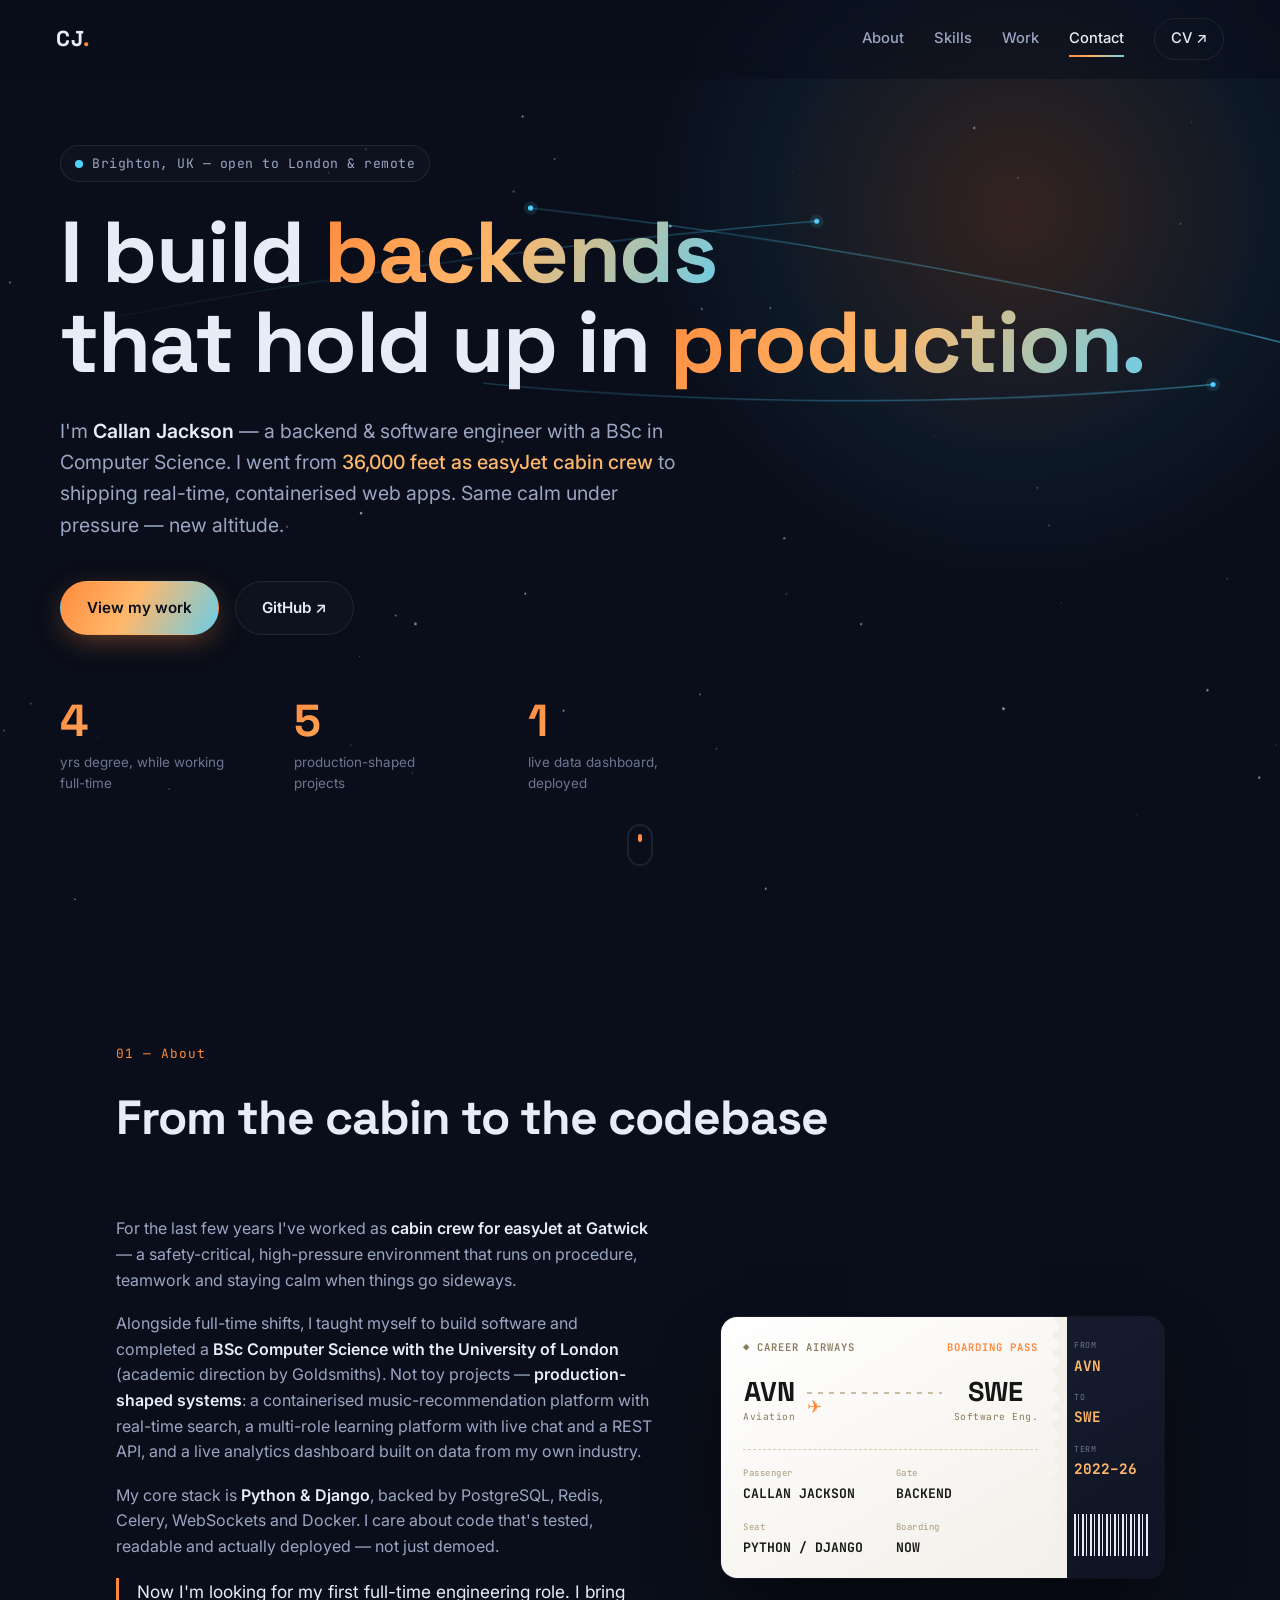
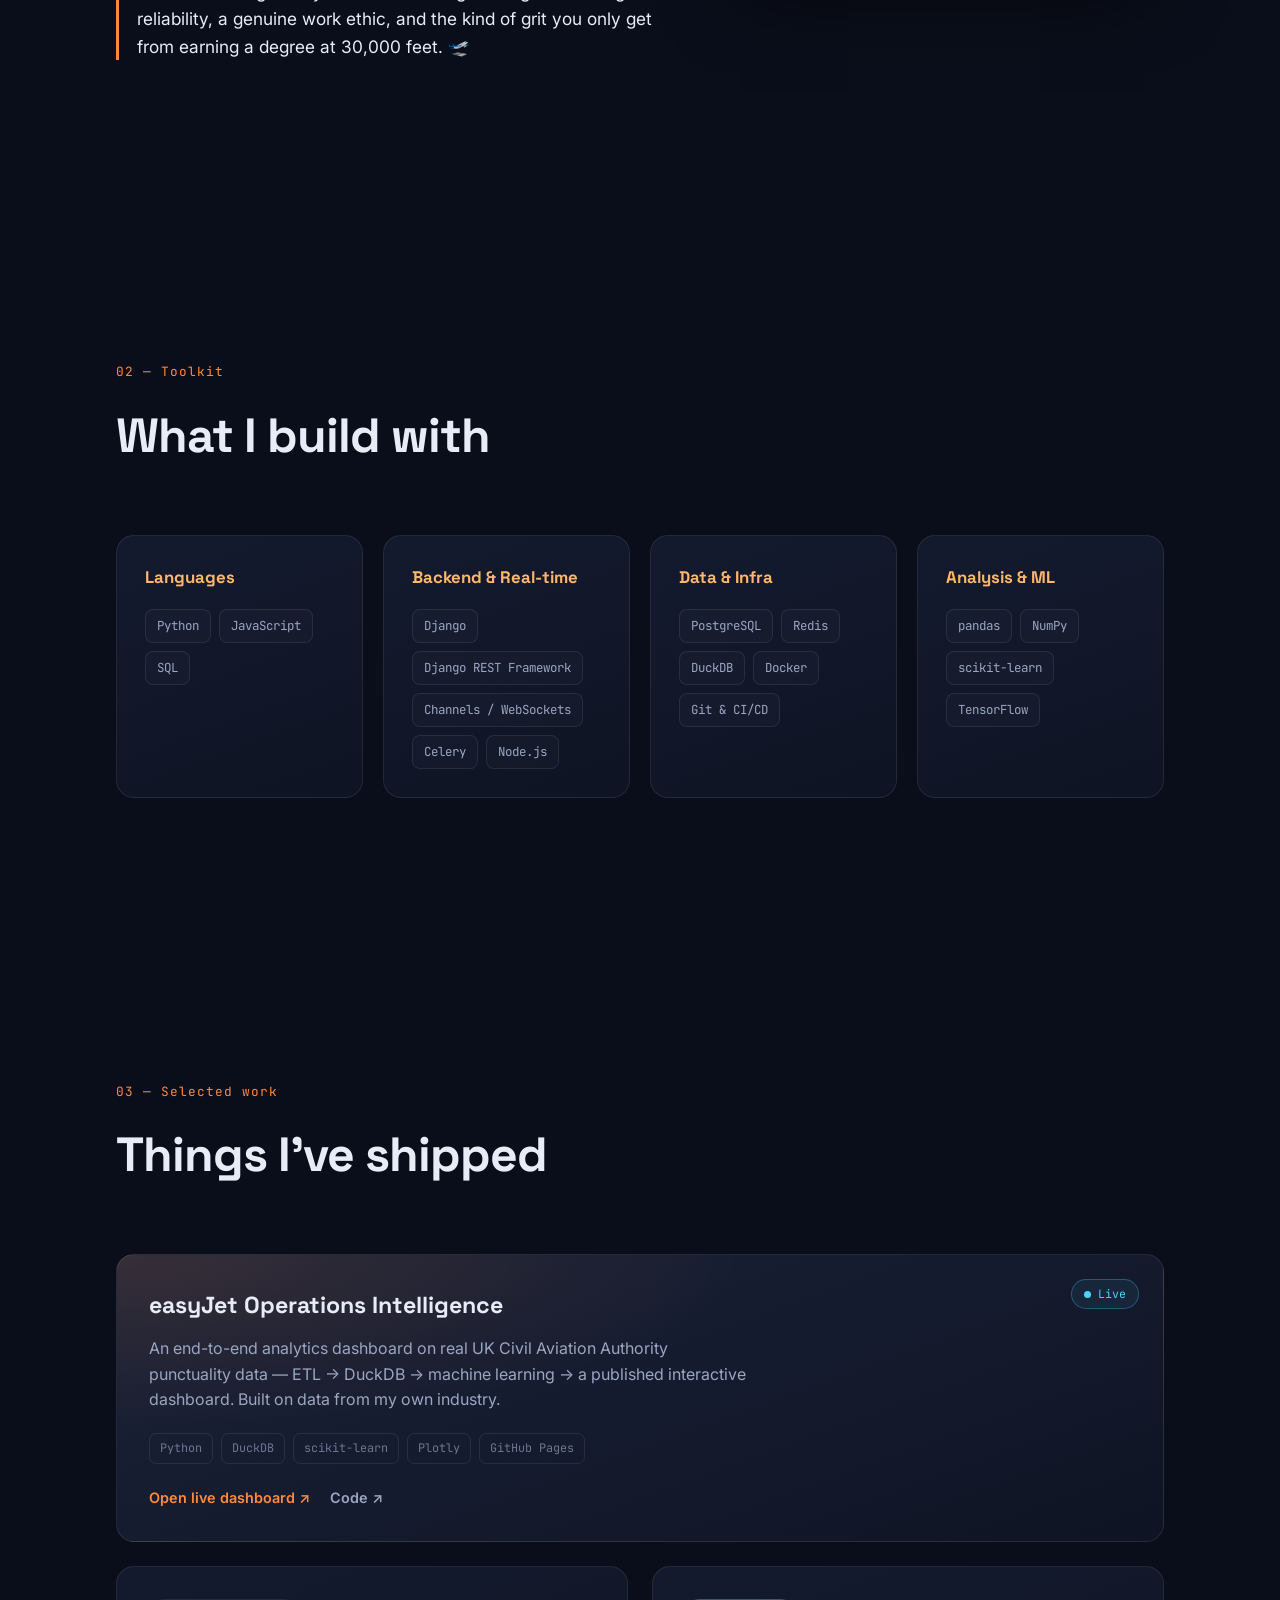
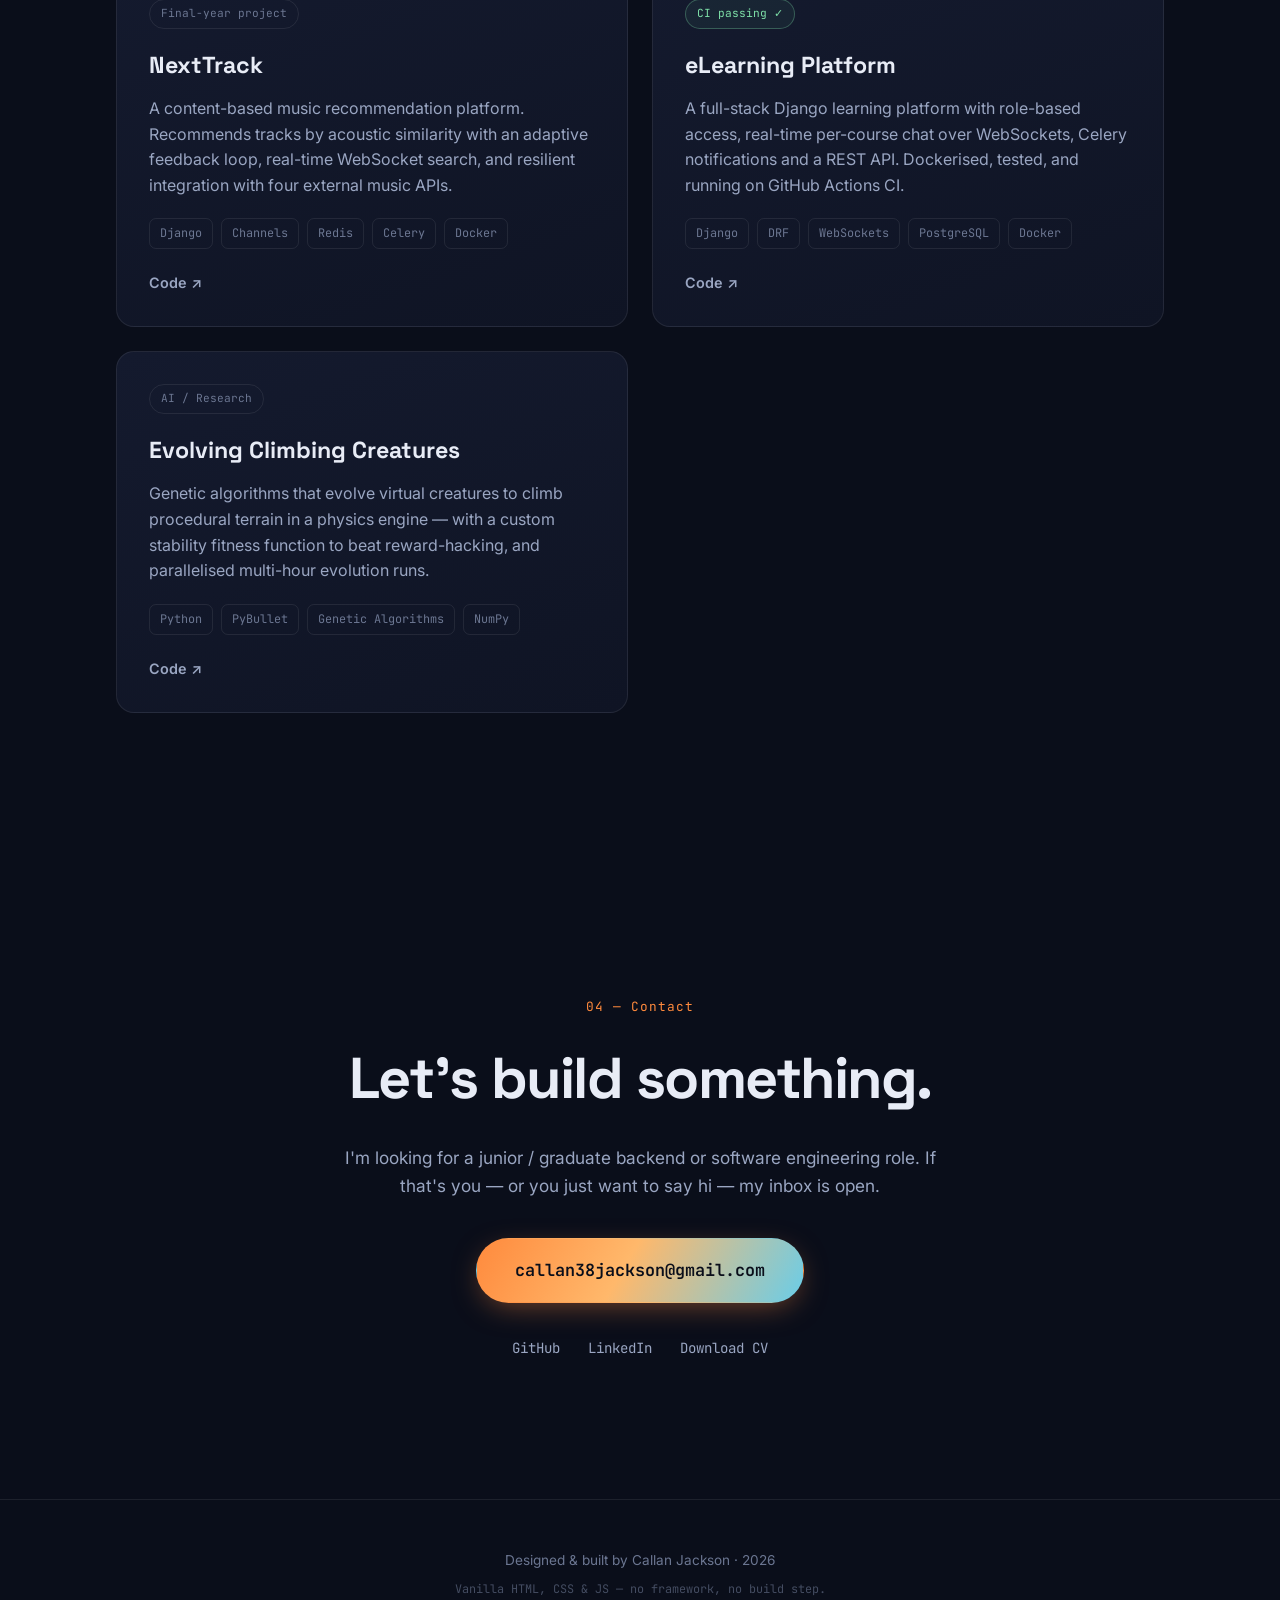
==== index.html @ 031e0352 "Portfolio site" ====
<!DOCTYPE html>
<html lang="en">
<head>
<meta charset="UTF-8" />
<meta name="viewport" content="width=device-width, initial-scale=1.0" />
<title>Callan Jackson — Backend / Software Engineer</title>
<meta name="description" content="Callan Jackson — backend & software engineer. Python · Django. From the cabin to the codebase: production-shaped web apps, real-time systems and data dashboards." />
<link rel="preconnect" href="https://fonts.googleapis.com" />
<link rel="preconnect" href="https://fonts.gstatic.com" crossorigin />
<link href="https://fonts.googleapis.com/css2?family=Space+Grotesk:wght@400;500;600;700&family=Inter:wght@400;500;600&family=JetBrains+Mono:wght@400;500&display=swap" rel="stylesheet" />
<link rel="stylesheet" href="styles.css" />
</head>
<body>

<!-- ===== NAV ===== -->
<nav class="nav" id="nav">
  <a href="#home" class="nav__brand">CJ<span>.</span></a>
  <button class="nav__toggle" id="navToggle" aria-label="Menu" aria-expanded="false">
    <span></span><span></span><span></span>
  </button>
  <div class="nav__links" id="navLinks">
    <a href="#about">About</a>
    <a href="#skills">Skills</a>
    <a href="#work">Work</a>
    <a href="#contact">Contact</a>
    <a href="Callan_Jackson_CV.html" class="nav__cv" target="_blank" rel="noopener">CV ↗</a>
  </div>
</nav>

<!-- ===== HERO ===== -->
<header class="hero" id="home">
  <canvas class="hero__canvas" id="flightCanvas" aria-hidden="true"></canvas>
  <div class="hero__glow" aria-hidden="true"></div>

  <div class="hero__inner">
    <p class="hero__eyebrow"><span class="dot"></span> Brighton, UK — open to London &amp; remote</p>
    <h1 class="hero__title">
      I build <span class="grad">backends</span><br />that hold up in <span class="grad">production.</span>
    </h1>
    <p class="hero__lead">
      I'm <strong>Callan Jackson</strong> — a backend &amp; software engineer with a BSc in Computer Science.
      I went from <span class="hl">36,000 feet as easyJet cabin crew</span> to shipping real-time, containerised web apps. Same calm under pressure — new altitude.
    </p>
    <div class="hero__cta">
      <a href="#work" class="btn btn--primary">View my work</a>
      <a href="https://github.com/callan-jackson" target="_blank" rel="noopener" class="btn btn--ghost">GitHub ↗</a>
    </div>

    <div class="hero__stats">
      <div class="stat"><span class="stat__num" data-count="4">0</span><span class="stat__label">yrs degree, while working full-time</span></div>
      <div class="stat"><span class="stat__num" data-count="5">0</span><span class="stat__label">production-shaped projects</span></div>
      <div class="stat"><span class="stat__num" data-count="1">0</span><span class="stat__label">live data dashboard, deployed</span></div>
    </div>
  </div>

  <a href="#about" class="hero__scroll" aria-label="Scroll down">
    <span></span>
  </a>
</header>

<main>

<!-- ===== ABOUT + BOARDING PASS ===== -->
<section class="section about" id="about">
  <div class="section__head reveal">
    <span class="section__tag">01 — About</span>
    <h2 class="section__title">From the cabin to the codebase</h2>
  </div>

  <div class="about__grid">
    <div class="about__text reveal">
      <p>For the last few years I've worked as <strong>cabin crew for easyJet at Gatwick</strong> — a safety-critical, high-pressure environment that runs on procedure, teamwork and staying calm when things go sideways.</p>
      <p>Alongside full-time shifts, I taught myself to build software and completed a <strong>BSc Computer Science with the University of London</strong> (academic direction by Goldsmiths). Not toy projects — <strong>production-shaped systems</strong>: a containerised music-recommendation platform with real-time search, a multi-role learning platform with live chat and a REST API, and a live analytics dashboard built on data from my own industry.</p>
      <p>My core stack is <strong>Python &amp; Django</strong>, backed by PostgreSQL, Redis, Celery, WebSockets and Docker. I care about code that's tested, readable and actually deployed — not just demoed.</p>
      <p class="about__kicker">Now I'm looking for my first full-time engineering role. I bring reliability, a genuine work ethic, and the kind of grit you only get from earning a degree at 30,000 feet. 🛫</p>
    </div>

    <!-- Signature creative element: the boarding pass -->
    <aside class="pass reveal" aria-label="Career boarding pass">
      <div class="pass__main">
        <div class="pass__top">
          <span class="pass__airline">◆ CAREER AIRWAYS</span>
          <span class="pass__class">BOARDING PASS</span>
        </div>
        <div class="pass__route">
          <div class="pass__node">
            <span class="pass__code">AVN</span>
            <span class="pass__place">Aviation</span>
          </div>
          <div class="pass__path" aria-hidden="true">
            <span class="pass__plane">✈</span>
          </div>
          <div class="pass__node">
            <span class="pass__code">SWE</span>
            <span class="pass__place">Software Eng.</span>
          </div>
        </div>
        <div class="pass__grid">
          <div><span>Passenger</span><strong>CALLAN JACKSON</strong></div>
          <div><span>Gate</span><strong>BACKEND</strong></div>
          <div><span>Seat</span><strong>PYTHON / DJANGO</strong></div>
          <div><span>Boarding</span><strong>NOW</strong></div>
        </div>
      </div>
      <div class="pass__stub">
        <div class="pass__stubrow"><span>FROM</span><strong>AVN</strong></div>
        <div class="pass__stubrow"><span>TO</span><strong>SWE</strong></div>
        <div class="pass__stubrow"><span>TERM</span><strong>2022–26</strong></div>
        <div class="pass__barcode" aria-hidden="true"></div>
      </div>
    </aside>
  </div>
</section>

<!-- ===== SKILLS ===== -->
<section class="section skills" id="skills">
  <div class="section__head reveal">
    <span class="section__tag">02 — Toolkit</span>
    <h2 class="section__title">What I build with</h2>
  </div>

  <div class="skills__grid">
    <div class="skillcard reveal">
      <h3>Languages</h3>
      <ul><li>Python</li><li>JavaScript</li><li>SQL</li></ul>
    </div>
    <div class="skillcard reveal">
      <h3>Backend &amp; Real-time</h3>
      <ul><li>Django</li><li>Django REST Framework</li><li>Channels / WebSockets</li><li>Celery</li><li>Node.js</li></ul>
    </div>
    <div class="skillcard reveal">
      <h3>Data &amp; Infra</h3>
      <ul><li>PostgreSQL</li><li>Redis</li><li>DuckDB</li><li>Docker</li><li>Git &amp; CI/CD</li></ul>
    </div>
    <div class="skillcard reveal">
      <h3>Analysis &amp; ML</h3>
      <ul><li>pandas</li><li>NumPy</li><li>scikit-learn</li><li>TensorFlow</li></ul>
    </div>
  </div>
</section>

<!-- ===== WORK ===== -->
<section class="section work" id="work">
  <div class="section__head reveal">
    <span class="section__tag">03 — Selected work</span>
    <h2 class="section__title">Things I've shipped</h2>
  </div>

  <div class="work__grid">

    <!-- easyJet dashboard - LIVE -->
    <article class="project reveal project--feature">
      <div class="project__live"><span class="pulse"></span> Live</div>
      <h3 class="project__title">easyJet Operations Intelligence</h3>
      <p class="project__desc">An end-to-end analytics dashboard on real UK Civil Aviation Authority punctuality data — ETL → DuckDB → machine learning → a published interactive dashboard. Built on data from my own industry.</p>
      <ul class="project__tags"><li>Python</li><li>DuckDB</li><li>scikit-learn</li><li>Plotly</li><li>GitHub Pages</li></ul>
      <div class="project__links">
        <a href="https://callan-jackson.github.io/easyjet-ops-intelligence/" target="_blank" rel="noopener" class="link link--accent">Open live dashboard ↗</a>
        <a href="https://github.com/callan-jackson/easyjet-ops-intelligence" target="_blank" rel="noopener" class="link">Code ↗</a>
      </div>
    </article>

    <!-- NextTrack -->
    <article class="project reveal">
      <div class="project__badge">Final-year project</div>
      <h3 class="project__title">NextTrack</h3>
      <p class="project__desc">A content-based music recommendation platform. Recommends tracks by acoustic similarity with an adaptive feedback loop, real-time WebSocket search, and resilient integration with four external music APIs.</p>
      <ul class="project__tags"><li>Django</li><li>Channels</li><li>Redis</li><li>Celery</li><li>Docker</li></ul>
      <div class="project__links">
        <a href="https://github.com/callan-jackson/NextTrack" target="_blank" rel="noopener" class="link">Code ↗</a>
      </div>
    </article>

    <!-- eLearning -->
    <article class="project reveal">
      <div class="project__badge project__badge--green">CI passing ✓</div>
      <h3 class="project__title">eLearning Platform</h3>
      <p class="project__desc">A full-stack Django learning platform with role-based access, real-time per-course chat over WebSockets, Celery notifications and a REST API. Dockerised, tested, and running on GitHub Actions CI.</p>
      <ul class="project__tags"><li>Django</li><li>DRF</li><li>WebSockets</li><li>PostgreSQL</li><li>Docker</li></ul>
      <div class="project__links">
        <a href="https://github.com/callan-jackson/elearning-platform" target="_blank" rel="noopener" class="link">Code ↗</a>
      </div>
    </article>

    <!-- Evolving creatures -->
    <article class="project reveal">
      <div class="project__badge">AI / Research</div>
      <h3 class="project__title">Evolving Climbing Creatures</h3>
      <p class="project__desc">Genetic algorithms that evolve virtual creatures to climb procedural terrain in a physics engine — with a custom stability fitness function to beat reward-hacking, and parallelised multi-hour evolution runs.</p>
      <ul class="project__tags"><li>Python</li><li>PyBullet</li><li>Genetic Algorithms</li><li>NumPy</li></ul>
      <div class="project__links">
        <a href="https://github.com/callan-jackson/evolving-climbing-creatures" target="_blank" rel="noopener" class="link">Code ↗</a>
      </div>
    </article>

  </div>
</section>

<!-- ===== CONTACT ===== -->
<section class="section contact" id="contact">
  <div class="contact__inner reveal">
    <span class="section__tag">04 — Contact</span>
    <h2 class="contact__title">Let's build something.</h2>
    <p class="contact__lead">I'm looking for a junior / graduate backend or software engineering role. If that's you — or you just want to say hi — my inbox is open.</p>
    <a href="mailto:callan38jackson@gmail.com" class="btn btn--primary btn--lg">callan38jackson@gmail.com</a>
    <div class="contact__socials">
      <a href="https://github.com/callan-jackson" target="_blank" rel="noopener">GitHub</a>
      <a href="https://www.linkedin.com/in/callan-jackson-449b64159" target="_blank" rel="noopener">LinkedIn</a>
      <a href="Callan_Jackson_CV.html" target="_blank" rel="noopener">Download CV</a>
    </div>
  </div>
</section>

</main>

<footer class="footer">
  <p>Designed &amp; built by Callan Jackson · <span id="year"></span></p>
  <p class="footer__note">Vanilla HTML, CSS &amp; JS — no framework, no build step.</p>
</footer>

<script src="main.js"></script>
</body>
</html>
---- styles.css ----
/* ============ RESET & TOKENS ============ */
*,*::before,*::after{box-sizing:border-box;margin:0;padding:0}
:root{
  --bg:#0a0e1a;
  --bg-2:#0f1424;
  --surface:#141a2e;
  --surface-2:#1b2238;
  --line:rgba(255,255,255,.08);
  --text:#e8ecf6;
  --muted:#9aa6c2;
  --faint:#6b7691;
  --accent:#ff8a3d;      /* sunrise amber — aviation nod */
  --accent-2:#ffb86b;
  --cyan:#4fd1ff;        /* sky / runway-light cyan */
  --grad:linear-gradient(120deg,var(--accent) 0%,var(--accent-2) 45%,var(--cyan) 110%);
  --radius:18px;
  --maxw:1160px;
  --ease:cubic-bezier(.22,.61,.36,1);
  --font:'Inter',system-ui,sans-serif;
  --display:'Space Grotesk',var(--font);
  --mono:'JetBrains Mono',ui-monospace,monospace;
}
html{scroll-behavior:smooth}
body{
  font-family:var(--font);background:var(--bg);color:var(--text);
  line-height:1.6;overflow-x:hidden;-webkit-font-smoothing:antialiased;
}
a{color:inherit;text-decoration:none}
::selection{background:var(--accent);color:#0a0e1a}
.grad{background:var(--grad);-webkit-background-clip:text;background-clip:text;color:transparent}

/* ============ NAV ============ */
.nav{
  position:fixed;top:0;left:0;right:0;z-index:50;
  display:flex;align-items:center;justify-content:space-between;
  padding:18px clamp(20px,5vw,56px);
  backdrop-filter:blur(12px);background:rgba(10,14,26,.55);
  border-bottom:1px solid transparent;transition:border-color .3s,background .3s,padding .3s;
}
.nav.scrolled{border-bottom-color:var(--line);background:rgba(10,14,26,.8);padding-top:12px;padding-bottom:12px}
.nav__brand{font-family:var(--display);font-weight:700;font-size:1.35rem;letter-spacing:.5px}
.nav__brand span{color:var(--accent)}
.nav__links{display:flex;align-items:center;gap:30px}
.nav__links a{font-size:.92rem;color:var(--muted);font-weight:500;transition:color .2s;position:relative}
.nav__links a:not(.nav__cv):hover{color:var(--text)}
.nav__links a:not(.nav__cv)::after{content:'';position:absolute;left:0;bottom:-6px;height:2px;width:0;background:var(--grad);transition:width .25s var(--ease)}
.nav__links a:not(.nav__cv):hover::after,.nav__links a.active::after{width:100%}
.nav__links a.active{color:var(--text)}
.nav__cv{padding:8px 16px;border:1px solid var(--line);border-radius:999px;color:var(--text)!important;transition:border-color .2s,background .2s}
.nav__cv:hover{border-color:var(--accent);background:rgba(255,138,61,.1)}
.nav__toggle{display:none;flex-direction:column;gap:5px;background:none;border:0;cursor:pointer;padding:6px}
.nav__toggle span{width:24px;height:2px;background:var(--text);border-radius:2px;transition:.3s}

/* ============ HERO ============ */
.hero{position:relative;min-height:100vh;display:flex;align-items:center;overflow:hidden;
  padding:120px clamp(20px,5vw,56px) 80px}
.hero__canvas{position:absolute;inset:0;width:100%;height:100%;z-index:0}
.hero__glow{position:absolute;z-index:0;width:70vw;height:70vw;max-width:780px;max-height:780px;
  top:-20%;right:-10%;border-radius:50%;pointer-events:none;
  background:radial-gradient(circle,rgba(255,138,61,.18),rgba(79,209,255,.06) 45%,transparent 70%);
  filter:blur(20px)}
.hero__inner{position:relative;z-index:2;max-width:var(--maxw);margin:0 auto;width:100%}
.hero__eyebrow{display:inline-flex;align-items:center;gap:9px;font-family:var(--mono);font-size:.82rem;
  color:var(--muted);letter-spacing:.5px;margin-bottom:26px;padding:7px 14px;border:1px solid var(--line);
  border-radius:999px;background:rgba(255,255,255,.02)}
.hero__eyebrow .dot{width:8px;height:8px;border-radius:50%;background:var(--cyan);
  box-shadow:0 0 0 0 rgba(79,209,255,.6);animation:ping 2s infinite}
@keyframes ping{0%{box-shadow:0 0 0 0 rgba(79,209,255,.5)}70%{box-shadow:0 0 0 10px rgba(79,209,255,0)}100%{box-shadow:0 0 0 0 rgba(79,209,255,0)}}
.hero__title{font-family:var(--display);font-weight:700;line-height:1.04;letter-spacing:-1.5px;
  font-size:clamp(2.6rem,8vw,5.4rem);margin-bottom:28px}
.hero__lead{max-width:620px;font-size:clamp(1.02rem,2.2vw,1.22rem);color:var(--muted);margin-bottom:40px}
.hero__lead strong{color:var(--text);font-weight:600}
.hero__lead .hl{color:var(--accent-2);font-weight:500}
.hero__cta{display:flex;gap:16px;flex-wrap:wrap;margin-bottom:64px}
.hero__stats{display:flex;gap:clamp(24px,5vw,64px);flex-wrap:wrap}
.stat{display:flex;flex-direction:column}
.stat__num{font-family:var(--display);font-size:clamp(2rem,5vw,2.8rem);font-weight:700;line-height:1;
  background:var(--grad);-webkit-background-clip:text;background-clip:text;color:transparent}
.stat__label{font-size:.84rem;color:var(--faint);max-width:170px;margin-top:8px}
.hero__scroll{position:absolute;bottom:34px;left:50%;transform:translateX(-50%);z-index:2;
  width:26px;height:42px;border:2px solid var(--line);border-radius:14px;display:flex;justify-content:center;padding-top:8px}
.hero__scroll span{width:4px;height:8px;border-radius:2px;background:var(--accent);animation:scroll 1.6s infinite}
@keyframes scroll{0%{opacity:0;transform:translateY(0)}40%{opacity:1}80%{opacity:0;transform:translateY(12px)}100%{opacity:0}}

/* ============ BUTTONS ============ */
.btn{display:inline-flex;align-items:center;justify-content:center;font-weight:600;font-size:.95rem;
  padding:14px 26px;border-radius:999px;cursor:pointer;transition:transform .25s var(--ease),box-shadow .25s,background .25s;border:1px solid transparent}
.btn--primary{background:var(--grad);color:#0a0e1a;box-shadow:0 8px 30px -8px rgba(255,138,61,.5)}
.btn--primary:hover{transform:translateY(-3px);box-shadow:0 14px 40px -8px rgba(255,138,61,.65)}
.btn--ghost{border-color:var(--line);color:var(--text);background:rgba(255,255,255,.02)}
.btn--ghost:hover{border-color:var(--cyan);transform:translateY(-3px)}
.btn--lg{padding:18px 38px;font-size:1.05rem;font-family:var(--mono)}

/* ============ SECTIONS ============ */
.section{max-width:var(--maxw);margin:0 auto;padding:clamp(80px,12vw,140px) clamp(20px,5vw,56px)}
.section__head{margin-bottom:60px}
.section__tag{font-family:var(--mono);font-size:.8rem;color:var(--accent);letter-spacing:1px}
.section__title{font-family:var(--display);font-weight:700;font-size:clamp(1.9rem,5vw,3rem);
  letter-spacing:-1px;margin-top:14px}

/* reveal */
.reveal{opacity:0;transform:translateY(36px);transition:opacity .7s var(--ease),transform .7s var(--ease)}
.reveal.in{opacity:1;transform:none}

/* ============ ABOUT ============ */
.about__grid{display:grid;grid-template-columns:1.1fr .9fr;gap:clamp(36px,5vw,72px);align-items:center}
.about__text p{margin-bottom:18px;color:var(--muted)}
.about__text strong{color:var(--text);font-weight:600}
.about__kicker{color:var(--text)!important;font-size:1.08rem;border-left:3px solid var(--accent);padding-left:18px}

/* ===== BOARDING PASS ===== */
.pass{display:flex;font-family:var(--mono);color:#0a0e1a;border-radius:16px;overflow:hidden;
  box-shadow:0 30px 70px -20px rgba(0,0,0,.7),0 0 0 1px rgba(255,255,255,.05);
  transform:rotate(-2deg);transition:transform .5s var(--ease)}
.pass:hover{transform:rotate(0deg) scale(1.02)}
.pass__main{background:linear-gradient(150deg,#fff,#f3f0ea);padding:22px 22px 18px;flex:1;position:relative}
.pass__top{display:flex;justify-content:space-between;align-items:center;font-size:.66rem;font-weight:600;
  letter-spacing:1px;color:#8a7a5e;margin-bottom:22px}
.pass__class{color:var(--accent);font-weight:700}
.pass__route{display:flex;align-items:center;justify-content:space-between;margin-bottom:24px}
.pass__node{text-align:center}
.pass__code{display:block;font-family:var(--display);font-size:1.7rem;font-weight:700;color:#161616;line-height:1}
.pass__place{display:block;font-size:.6rem;color:#8a7a5e;margin-top:4px;letter-spacing:.5px}
.pass__path{flex:1;height:2px;margin:0 12px;position:relative;
  background:repeating-linear-gradient(90deg,#c9bda3 0,#c9bda3 5px,transparent 5px,transparent 11px);align-self:flex-start;margin-top:14px}
.pass__plane{position:absolute;top:50%;left:0;font-size:1.1rem;color:var(--accent);
  animation:fly 4s var(--ease) infinite}
@keyframes fly{0%{left:-4%;opacity:0}15%{opacity:1}85%{opacity:1}100%{left:100%;opacity:0}}
.pass__grid{display:grid;grid-template-columns:1fr 1fr;gap:14px 10px;border-top:1px dashed #d6ccb6;padding-top:16px}
.pass__grid span{display:block;font-size:.56rem;color:#a89a7c;letter-spacing:.5px}
.pass__grid strong{font-size:.82rem;color:#1a1a1a;font-weight:700}
.pass__stub{width:104px;background:linear-gradient(150deg,#161c2e,#0f1424);color:#e8ecf6;padding:22px 14px;
  display:flex;flex-direction:column;gap:13px;position:relative}
.pass__stub::before{content:'';position:absolute;left:-7px;top:0;bottom:0;width:14px;
  background:radial-gradient(circle at left,transparent 0,transparent 6px,#f3f0ea 6px) ;
  background-size:14px 18px;background-repeat:repeat-y}
.pass__stubrow span{display:block;font-size:.52rem;color:var(--faint);letter-spacing:.5px}
.pass__stubrow strong{font-size:.9rem;color:var(--accent-2)}
.pass__barcode{margin-top:auto;height:42px;width:100%;
  background:repeating-linear-gradient(90deg,#e8ecf6 0,#e8ecf6 2px,transparent 2px,transparent 4px,#e8ecf6 4px,#e8ecf6 5px,transparent 5px,transparent 8px)}

/* ============ SKILLS ============ */
.skills__grid{display:grid;grid-template-columns:repeat(auto-fit,minmax(220px,1fr));gap:20px}
.skillcard{background:linear-gradient(160deg,var(--surface),var(--bg-2));border:1px solid var(--line);
  border-radius:var(--radius);padding:28px;transition:transform .3s var(--ease),border-color .3s}
.skillcard:hover{transform:translateY(-6px);border-color:rgba(255,138,61,.4)}
.skillcard h3{font-family:var(--display);font-size:1.05rem;margin-bottom:18px;color:var(--accent-2)}
.skillcard ul{list-style:none;display:flex;flex-wrap:wrap;gap:8px}
.skillcard li{font-family:var(--mono);font-size:.78rem;color:var(--muted);padding:6px 11px;
  border:1px solid var(--line);border-radius:8px;background:rgba(255,255,255,.02)}

/* ============ WORK ============ */
.work__grid{display:grid;grid-template-columns:repeat(2,1fr);gap:24px}
.project{position:relative;background:linear-gradient(160deg,var(--surface),var(--bg-2));
  border:1px solid var(--line);border-radius:var(--radius);padding:32px;overflow:hidden;
  transition:transform .35s var(--ease),border-color .35s}
.project::before{content:'';position:absolute;inset:0;border-radius:var(--radius);padding:1px;
  background:var(--grad);-webkit-mask:linear-gradient(#000 0 0) content-box,linear-gradient(#000 0 0);
  -webkit-mask-composite:xor;mask-composite:exclude;opacity:0;transition:opacity .35s}
.project:hover{transform:translateY(-8px)}
.project:hover::before{opacity:1}
.project--feature{grid-column:1/-1;background:radial-gradient(120% 120% at 0% 0%,rgba(255,138,61,.12),transparent 50%),linear-gradient(160deg,var(--surface-2),var(--bg-2))}
.project__title{font-family:var(--display);font-size:1.45rem;font-weight:700;margin-bottom:12px}
.project__desc{color:var(--muted);margin-bottom:20px;max-width:60ch}
.project__tags{list-style:none;display:flex;flex-wrap:wrap;gap:8px;margin-bottom:22px}
.project__tags li{font-family:var(--mono);font-size:.74rem;color:var(--faint);padding:5px 10px;
  border:1px solid var(--line);border-radius:7px}
.project__links{display:flex;gap:20px;flex-wrap:wrap}
.link{font-weight:600;font-size:.9rem;color:var(--muted);transition:color .2s}
.link:hover{color:var(--text)}
.link--accent{color:var(--accent)}
.link--accent:hover{color:var(--accent-2)}
.project__live{position:absolute;top:24px;right:24px;display:inline-flex;align-items:center;gap:7px;
  font-family:var(--mono);font-size:.72rem;color:var(--cyan);padding:5px 12px;border:1px solid rgba(79,209,255,.3);
  border-radius:999px;background:rgba(79,209,255,.07)}
.pulse{width:7px;height:7px;border-radius:50%;background:var(--cyan);animation:ping 1.6s infinite}
.project__badge{display:inline-block;font-family:var(--mono);font-size:.7rem;color:var(--faint);
  padding:5px 11px;border:1px solid var(--line);border-radius:999px;margin-bottom:18px}
.project__badge--green{color:#7ee0a8;border-color:rgba(126,224,168,.3);background:rgba(126,224,168,.06)}

/* ============ CONTACT ============ */
.contact{text-align:center}
.contact__inner{max-width:640px;margin:0 auto}
.contact__title{font-family:var(--display);font-weight:700;font-size:clamp(2.2rem,7vw,3.6rem);
  letter-spacing:-1.5px;margin:14px 0 20px}
.contact__lead{color:var(--muted);margin-bottom:38px;font-size:1.08rem}
.contact__socials{display:flex;justify-content:center;gap:28px;margin-top:34px;flex-wrap:wrap}
.contact__socials a{font-family:var(--mono);font-size:.88rem;color:var(--muted);position:relative;transition:color .2s}
.contact__socials a:hover{color:var(--accent)}

/* ============ FOOTER ============ */
.footer{text-align:center;padding:50px 20px;border-top:1px solid var(--line);color:var(--faint);font-size:.85rem}
.footer__note{font-family:var(--mono);font-size:.74rem;margin-top:8px;color:rgba(107,118,145,.6)}

/* ============ RESPONSIVE ============ */
@media(max-width:860px){
  .about__grid{grid-template-columns:1fr}
  .pass{max-width:380px;margin:0 auto;transform:rotate(0)}
  .work__grid{grid-template-columns:1fr}
  .nav__toggle{display:flex}
  .nav__links{position:fixed;inset:0 0 0 auto;width:min(78vw,320px);flex-direction:column;align-items:flex-start;
    justify-content:center;gap:28px;padding:40px;background:var(--bg-2);border-left:1px solid var(--line);
    transform:translateX(100%);transition:transform .4s var(--ease)}
  .nav__links.open{transform:none}
  .nav__links a{font-size:1.2rem}
  .nav.menu-open .nav__toggle span:nth-child(1){transform:translateY(7px) rotate(45deg)}
  .nav.menu-open .nav__toggle span:nth-child(2){opacity:0}
  .nav.menu-open .nav__toggle span:nth-child(3){transform:translateY(-7px) rotate(-45deg)}
}

/* ============ REDUCED MOTION ============ */
@media(prefers-reduced-motion:reduce){
  *{animation:none!important;transition:none!important;scroll-behavior:auto!important}
  .reveal{opacity:1;transform:none}
}
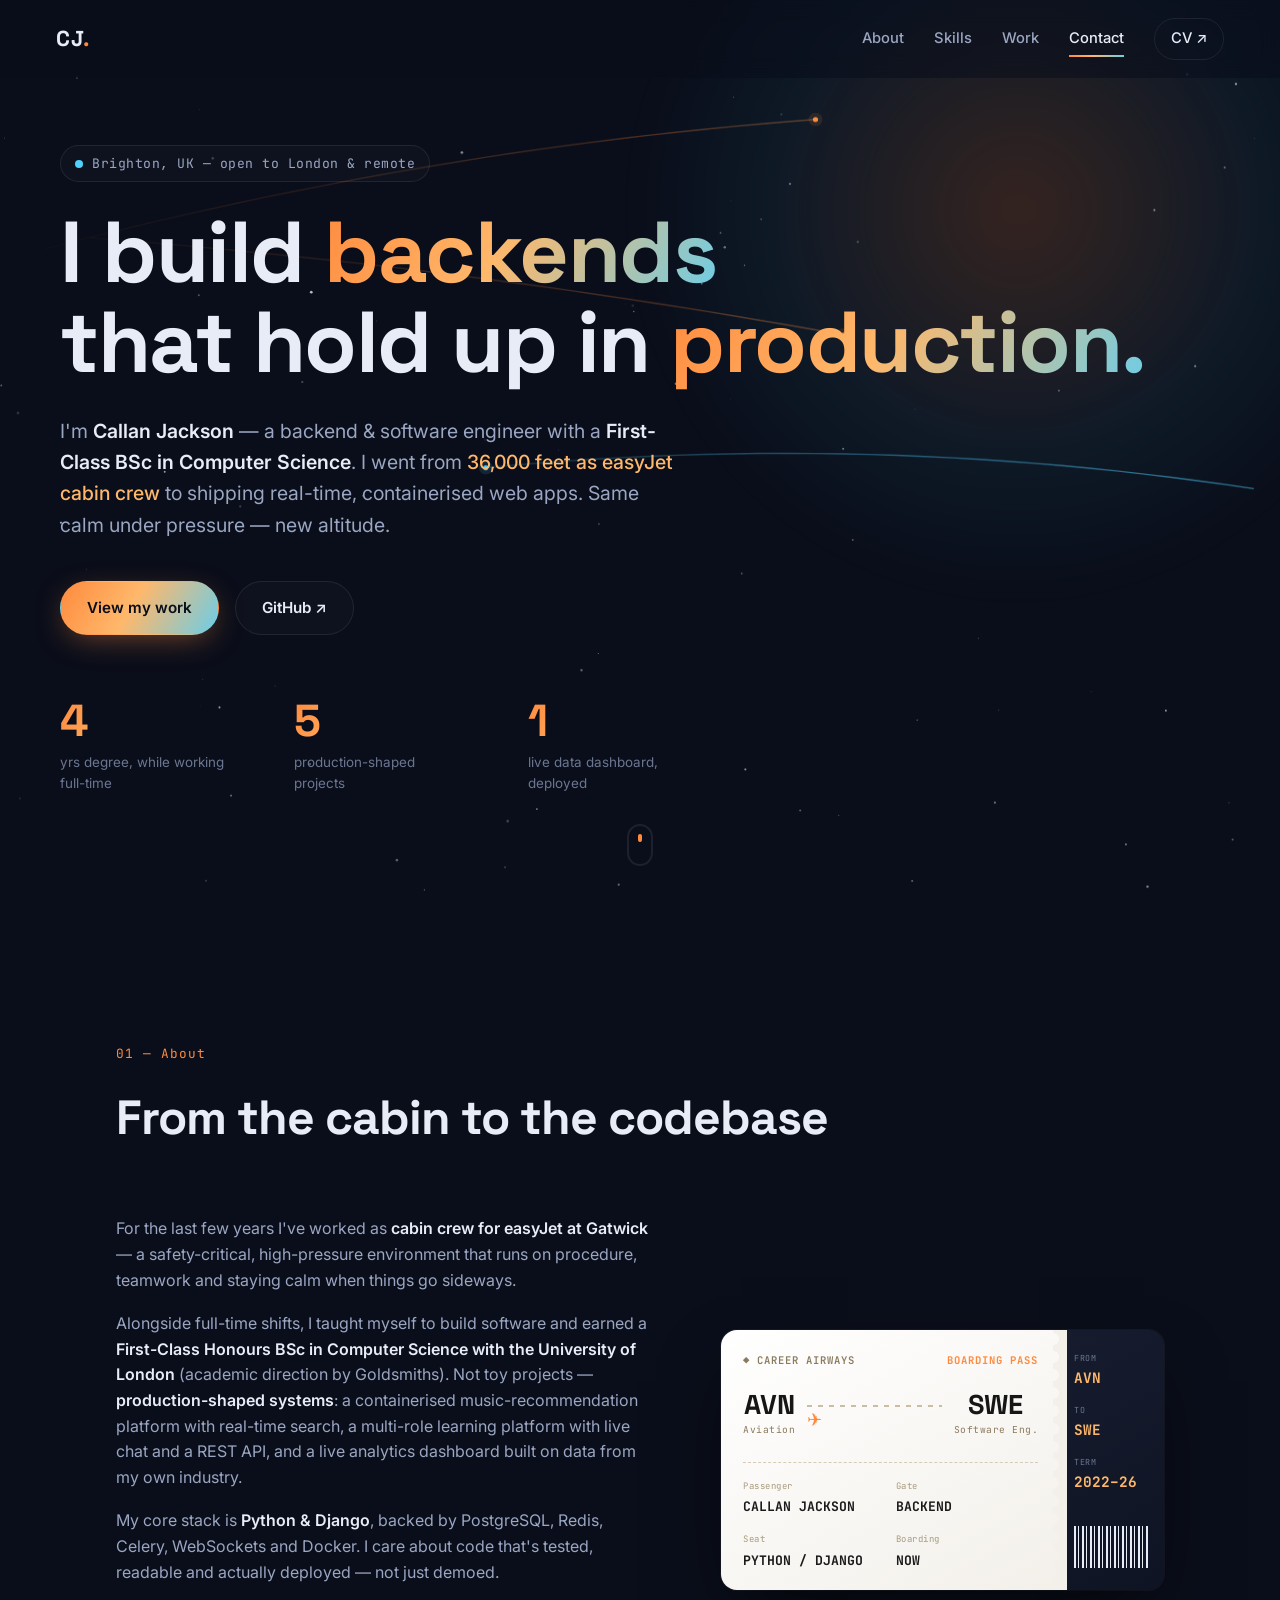
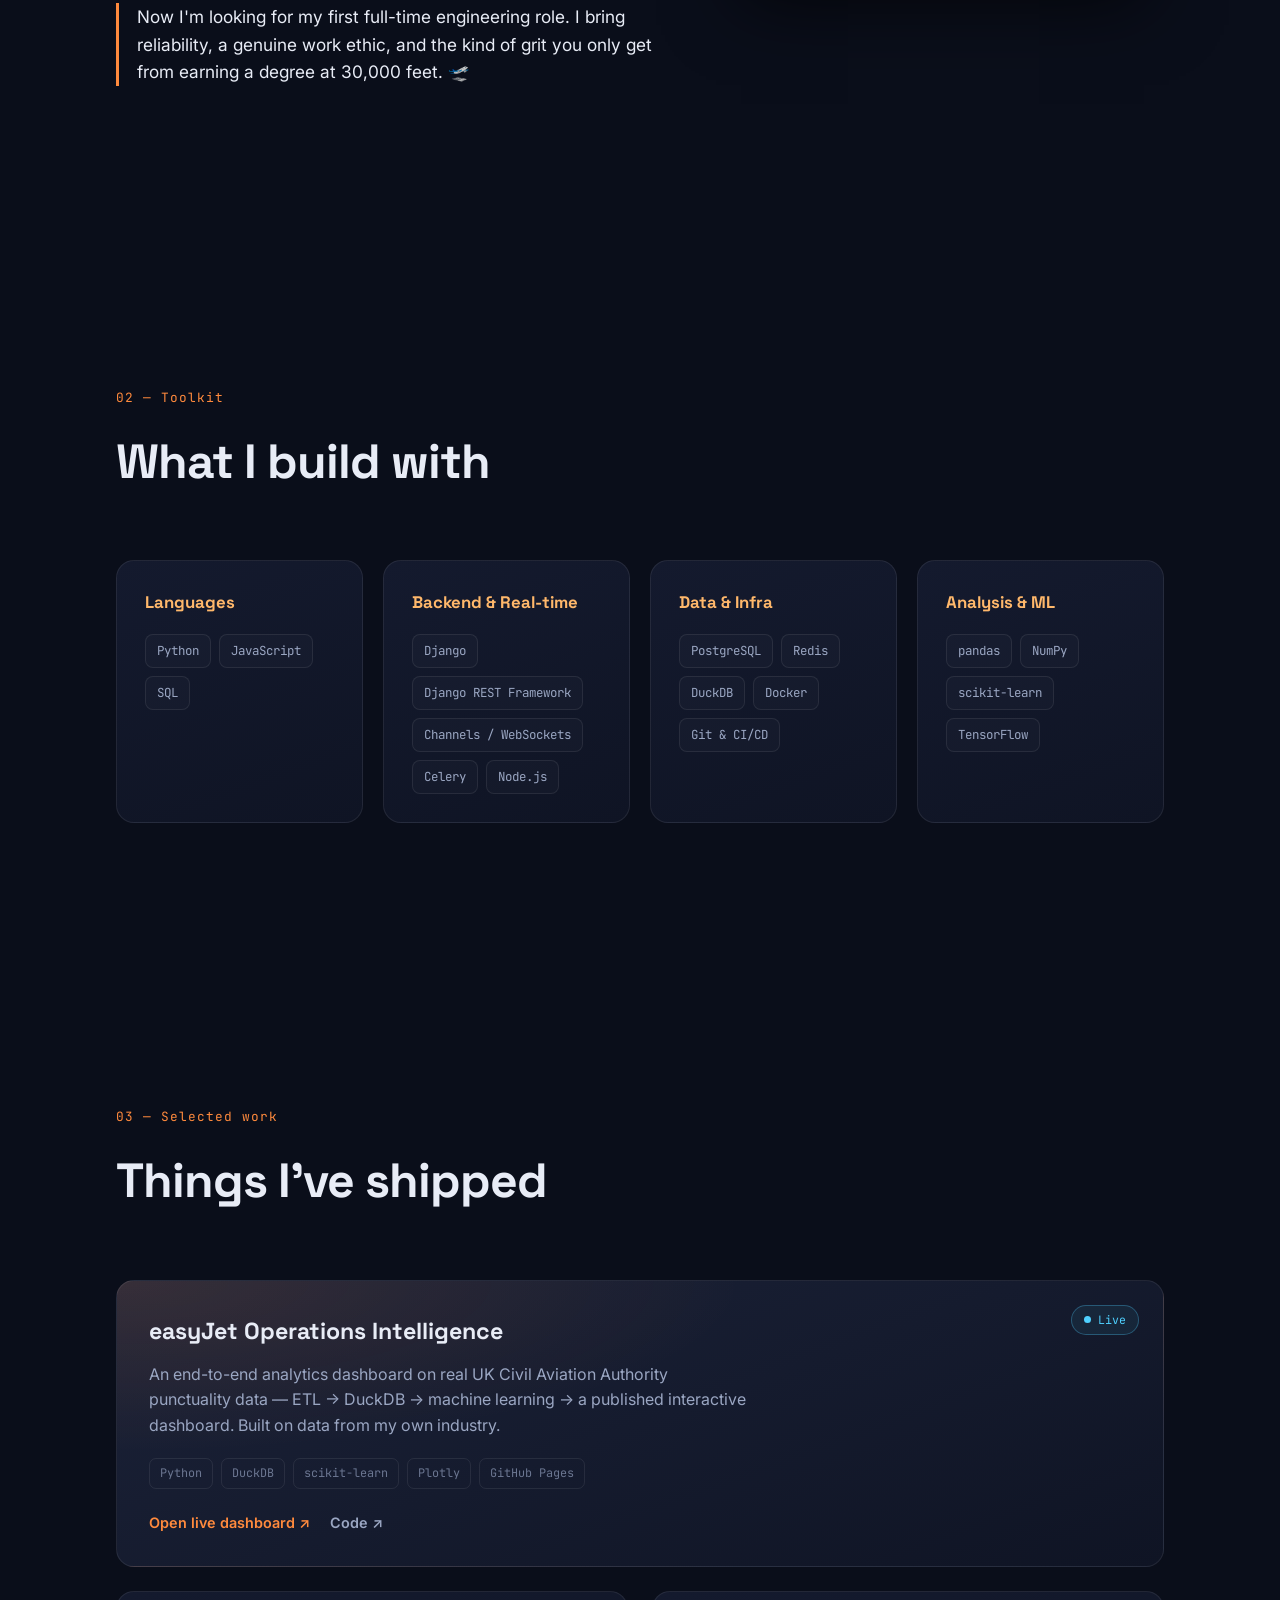
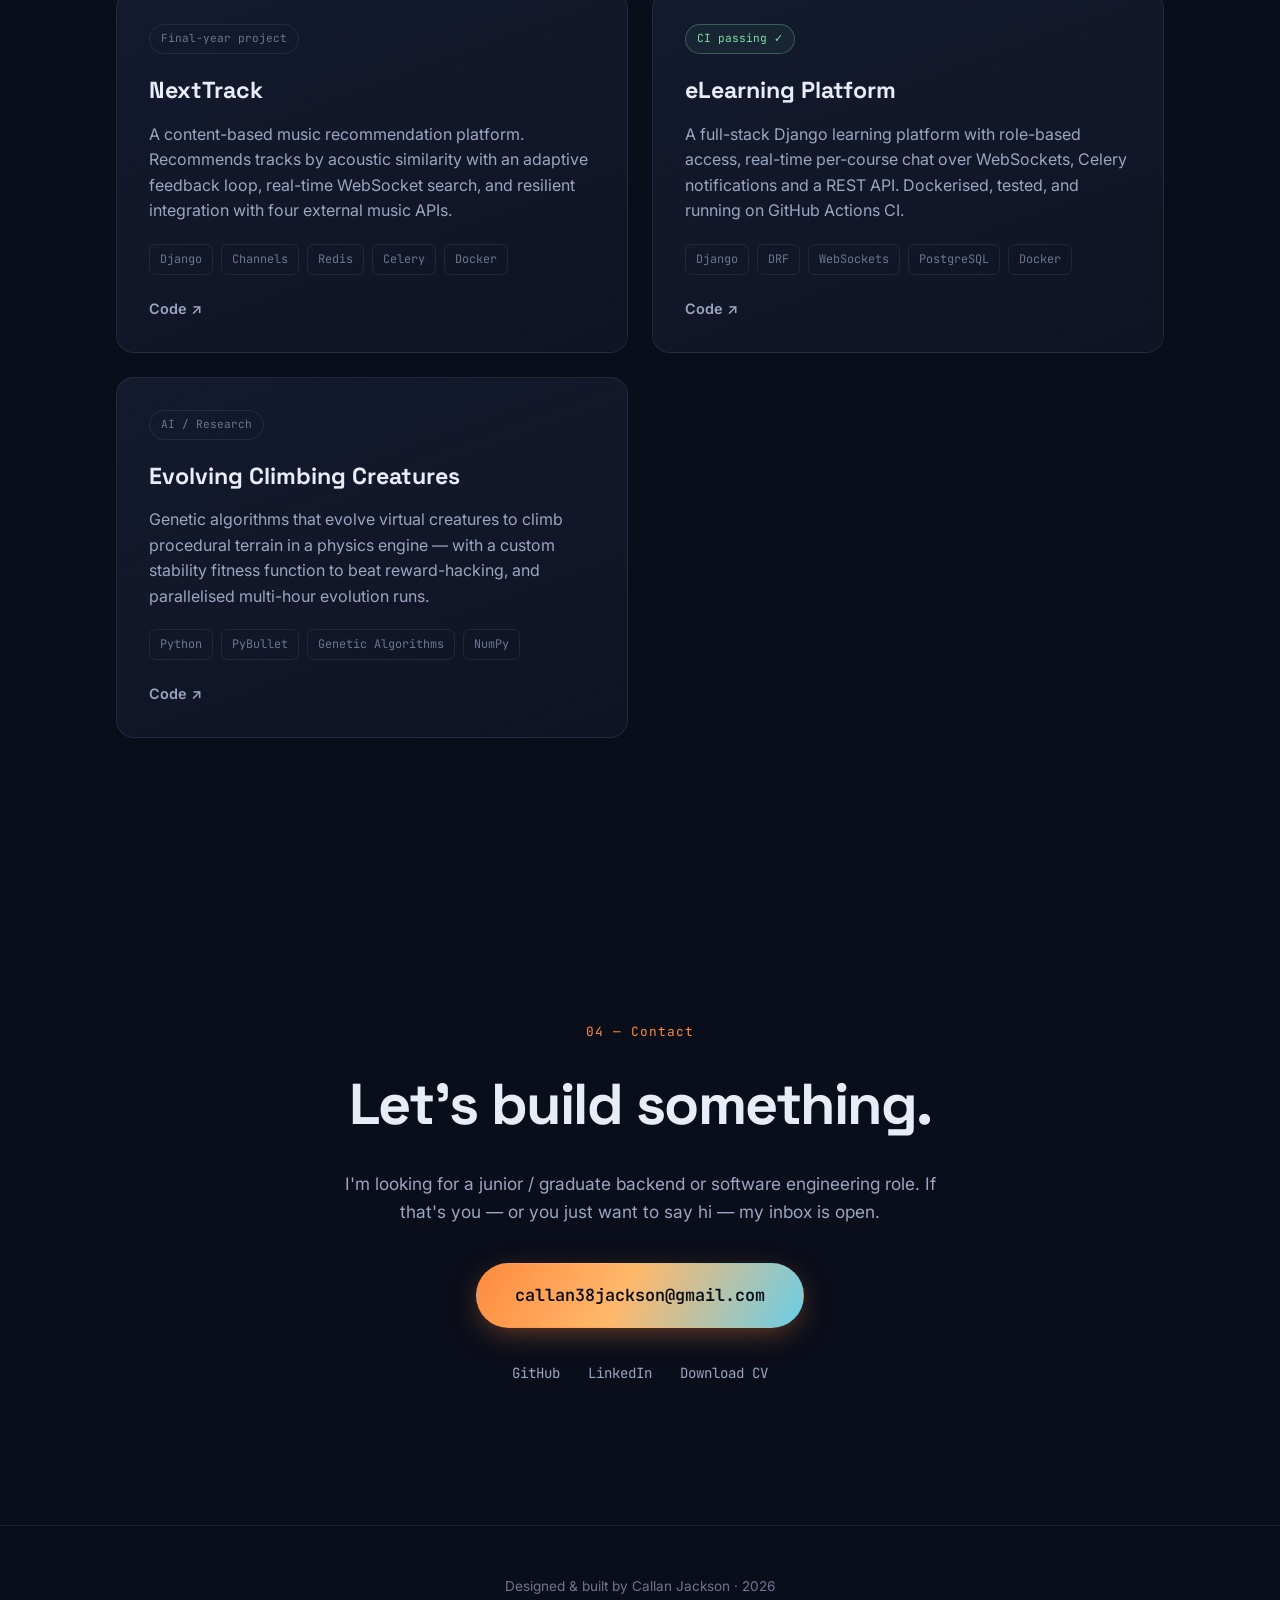
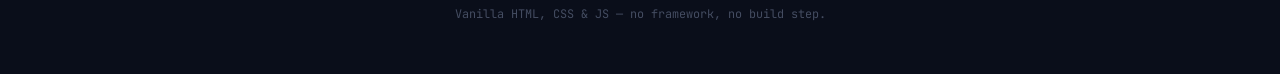
==== commit d232d845: "Fix mobile nav and project-card clicks; add First-Class Honours - Move nav backdrop-filter to a ::be" ====
--- a/index.html
+++ b/index.html
@@ -4,7 +4,7 @@
 <meta charset="UTF-8" />
 <meta name="viewport" content="width=device-width, initial-scale=1.0" />
 <title>Callan Jackson — Backend / Software Engineer</title>
-<meta name="description" content="Callan Jackson — backend & software engineer. Python · Django. From the cabin to the codebase: production-shaped web apps, real-time systems and data dashboards." />
+<meta name="description" content="Callan Jackson — backend & software engineer with a First-Class BSc in Computer Science. Python · Django. From the cabin to the codebase: production-shaped web apps, real-time systems and data dashboards." />
 <link rel="preconnect" href="https://fonts.googleapis.com" />
 <link rel="preconnect" href="https://fonts.gstatic.com" crossorigin />
 <link href="https://fonts.googleapis.com/css2?family=Space+Grotesk:wght@400;500;600;700&family=Inter:wght@400;500;600&family=JetBrains+Mono:wght@400;500&display=swap" rel="stylesheet" />
@@ -38,7 +38,7 @@
       I build <span class="grad">backends</span><br />that hold up in <span class="grad">production.</span>
     </h1>
     <p class="hero__lead">
-      I'm <strong>Callan Jackson</strong> — a backend &amp; software engineer with a BSc in Computer Science.
+      I'm <strong>Callan Jackson</strong> — a backend &amp; software engineer with a <strong>First-Class BSc in Computer Science</strong>.
       I went from <span class="hl">36,000 feet as easyJet cabin crew</span> to shipping real-time, containerised web apps. Same calm under pressure — new altitude.
     </p>
     <div class="hero__cta">
@@ -70,7 +70,7 @@
   <div class="about__grid">
     <div class="about__text reveal">
       <p>For the last few years I've worked as <strong>cabin crew for easyJet at Gatwick</strong> — a safety-critical, high-pressure environment that runs on procedure, teamwork and staying calm when things go sideways.</p>
-      <p>Alongside full-time shifts, I taught myself to build software and completed a <strong>BSc Computer Science with the University of London</strong> (academic direction by Goldsmiths). Not toy projects — <strong>production-shaped systems</strong>: a containerised music-recommendation platform with real-time search, a multi-role learning platform with live chat and a REST API, and a live analytics dashboard built on data from my own industry.</p>
+      <p>Alongside full-time shifts, I taught myself to build software and earned a <strong>First-Class Honours BSc in Computer Science with the University of London</strong> (academic direction by Goldsmiths). Not toy projects — <strong>production-shaped systems</strong>: a containerised music-recommendation platform with real-time search, a multi-role learning platform with live chat and a REST API, and a live analytics dashboard built on data from my own industry.</p>
       <p>My core stack is <strong>Python &amp; Django</strong>, backed by PostgreSQL, Redis, Celery, WebSockets and Docker. I care about code that's tested, readable and actually deployed — not just demoed.</p>
       <p class="about__kicker">Now I'm looking for my first full-time engineering role. I bring reliability, a genuine work ethic, and the kind of grit you only get from earning a degree at 30,000 feet. 🛫</p>
     </div>
--- a/styles.css
+++ b/styles.css
@@ -34,10 +34,17 @@
   position:fixed;top:0;left:0;right:0;z-index:50;
   display:flex;align-items:center;justify-content:space-between;
   padding:18px clamp(20px,5vw,56px);
-  backdrop-filter:blur(12px);background:rgba(10,14,26,.55);
-  border-bottom:1px solid transparent;transition:border-color .3s,background .3s,padding .3s;
-}
-.nav.scrolled{border-bottom-color:var(--line);background:rgba(10,14,26,.8);padding-top:12px;padding-bottom:12px}
+  border-bottom:1px solid transparent;transition:border-color .3s,padding .3s;
+}
+/* Blur lives on a pseudo-element: backdrop-filter on .nav itself would make it
+   the containing block for the position:fixed mobile menu, clipping it into the bar. */
+.nav::before{
+  content:'';position:absolute;inset:0;z-index:-1;
+  -webkit-backdrop-filter:blur(12px);backdrop-filter:blur(12px);
+  background:rgba(10,14,26,.55);transition:background .3s;
+}
+.nav.scrolled{border-bottom-color:var(--line);padding-top:12px;padding-bottom:12px}
+.nav.scrolled::before{background:rgba(10,14,26,.8)}
 .nav__brand{font-family:var(--display);font-weight:700;font-size:1.35rem;letter-spacing:.5px}
 .nav__brand span{color:var(--accent)}
 .nav__links{display:flex;align-items:center;gap:30px}
@@ -156,7 +163,8 @@
   transition:transform .35s var(--ease),border-color .35s}
 .project::before{content:'';position:absolute;inset:0;border-radius:var(--radius);padding:1px;
   background:var(--grad);-webkit-mask:linear-gradient(#000 0 0) content-box,linear-gradient(#000 0 0);
-  -webkit-mask-composite:xor;mask-composite:exclude;opacity:0;transition:opacity .35s}
+  -webkit-mask-composite:xor;mask-composite:exclude;opacity:0;transition:opacity .35s;
+  pointer-events:none} /* overlay must not swallow clicks on the card's links */
 .project:hover{transform:translateY(-8px)}
 .project:hover::before{opacity:1}
 .project--feature{grid-column:1/-1;background:radial-gradient(120% 120% at 0% 0%,rgba(255,138,61,.12),transparent 50%),linear-gradient(160deg,var(--surface-2),var(--bg-2))}
@@ -197,11 +205,13 @@
   .about__grid{grid-template-columns:1fr}
   .pass{max-width:380px;margin:0 auto;transform:rotate(0)}
   .work__grid{grid-template-columns:1fr}
-  .nav__toggle{display:flex}
-  .nav__links{position:fixed;inset:0 0 0 auto;width:min(78vw,320px);flex-direction:column;align-items:flex-start;
+  .nav__toggle{display:flex;position:relative;z-index:2} /* stays above the open menu panel */
+  .nav__links{position:fixed;inset:0 0 0 auto;z-index:1;width:min(78vw,320px);flex-direction:column;align-items:flex-start;
     justify-content:center;gap:28px;padding:40px;background:var(--bg-2);border-left:1px solid var(--line);
-    transform:translateX(100%);transition:transform .4s var(--ease)}
-  .nav__links.open{transform:none}
+    box-shadow:-30px 0 60px rgba(0,0,0,.45);
+    transform:translateX(100%);transition:transform .4s var(--ease),visibility .4s;visibility:hidden}
+  .nav__links.open{transform:none;visibility:visible}
+  body.no-scroll{overflow:hidden}
   .nav__links a{font-size:1.2rem}
   .nav.menu-open .nav__toggle span:nth-child(1){transform:translateY(7px) rotate(45deg)}
   .nav.menu-open .nav__toggle span:nth-child(2){opacity:0}
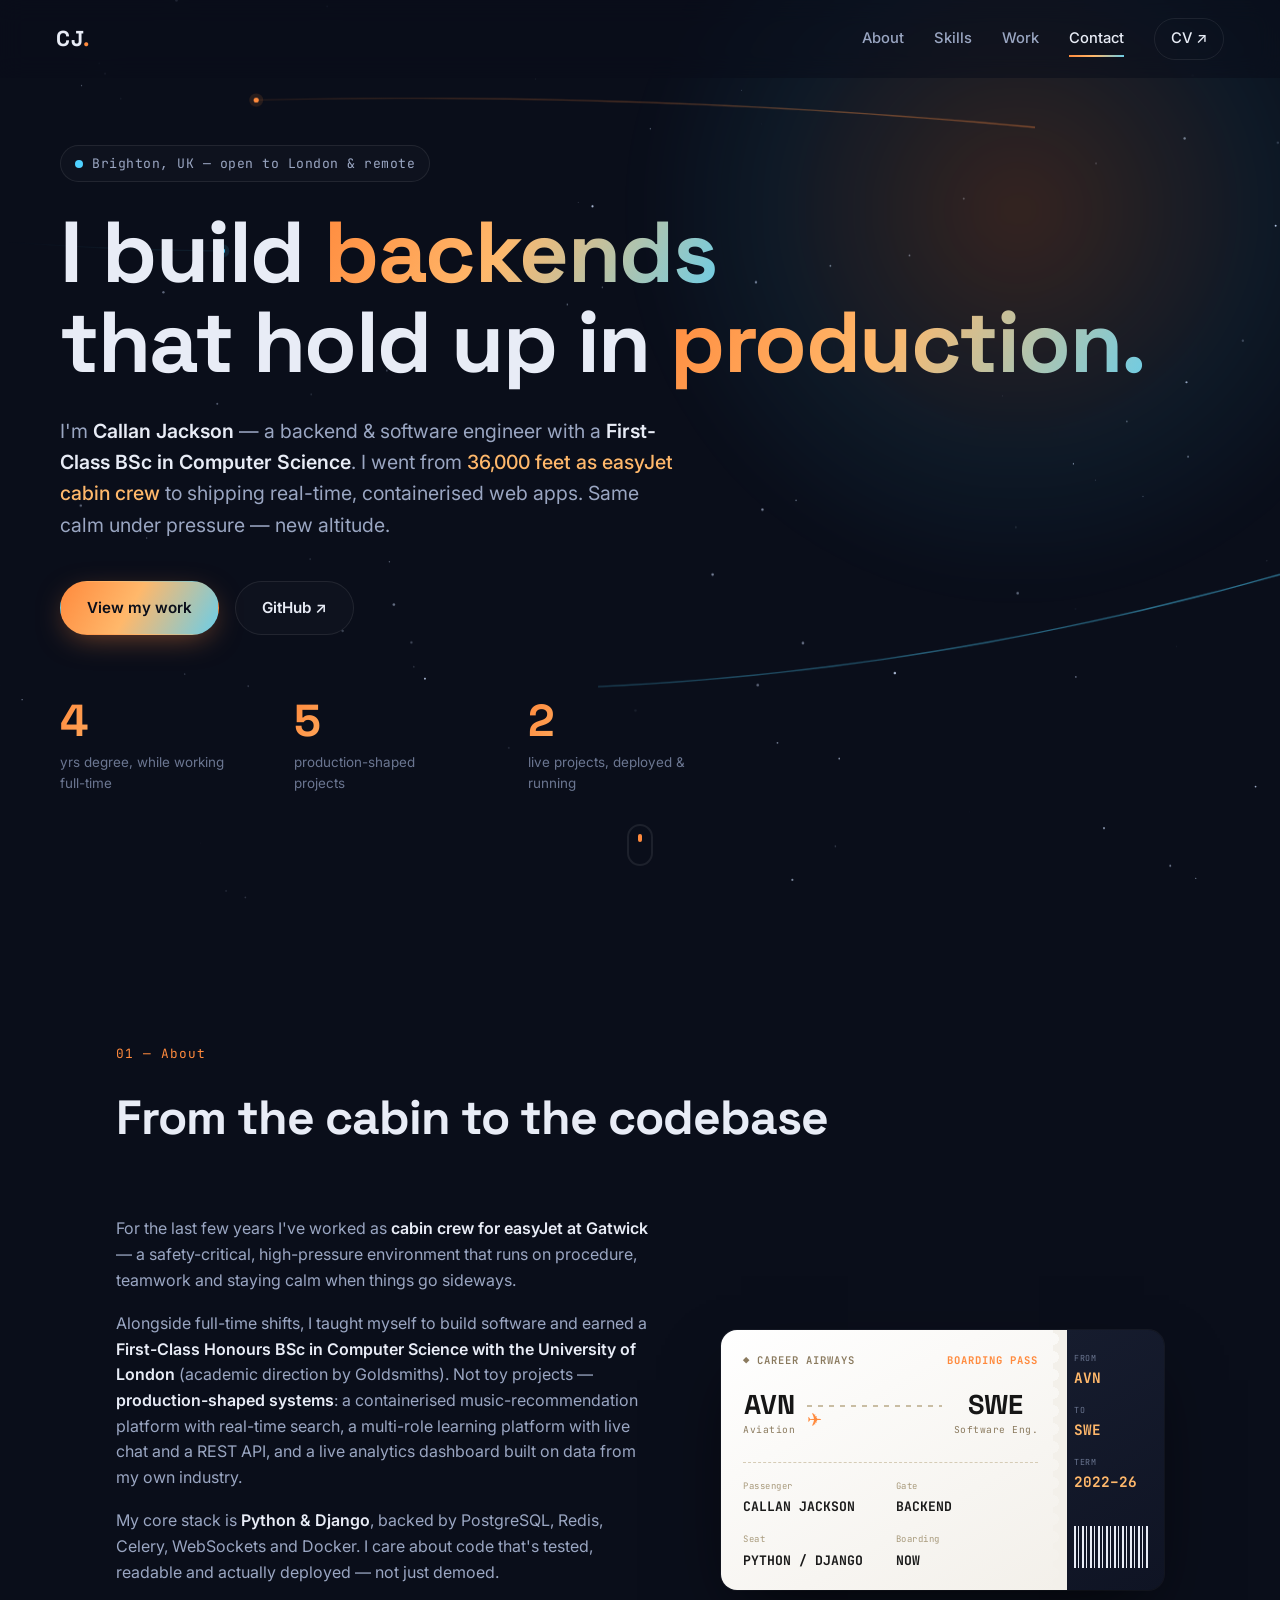
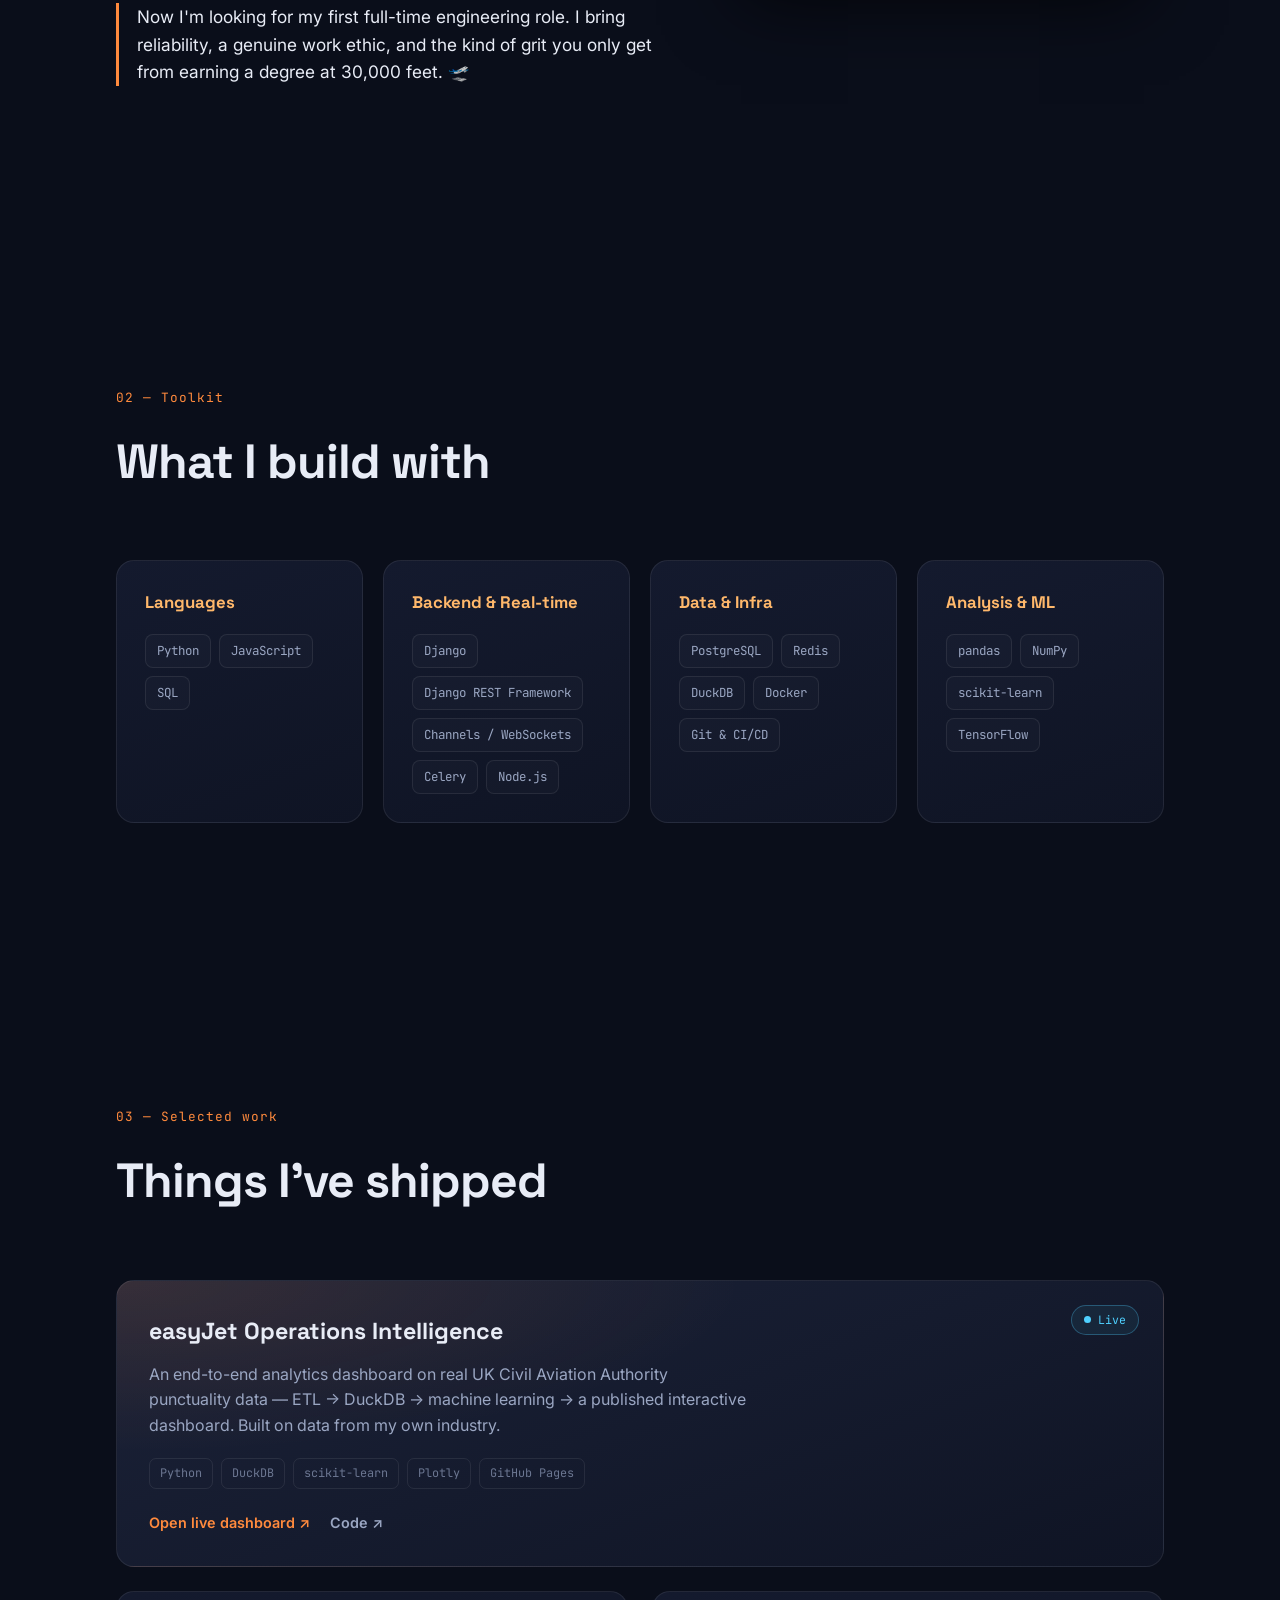
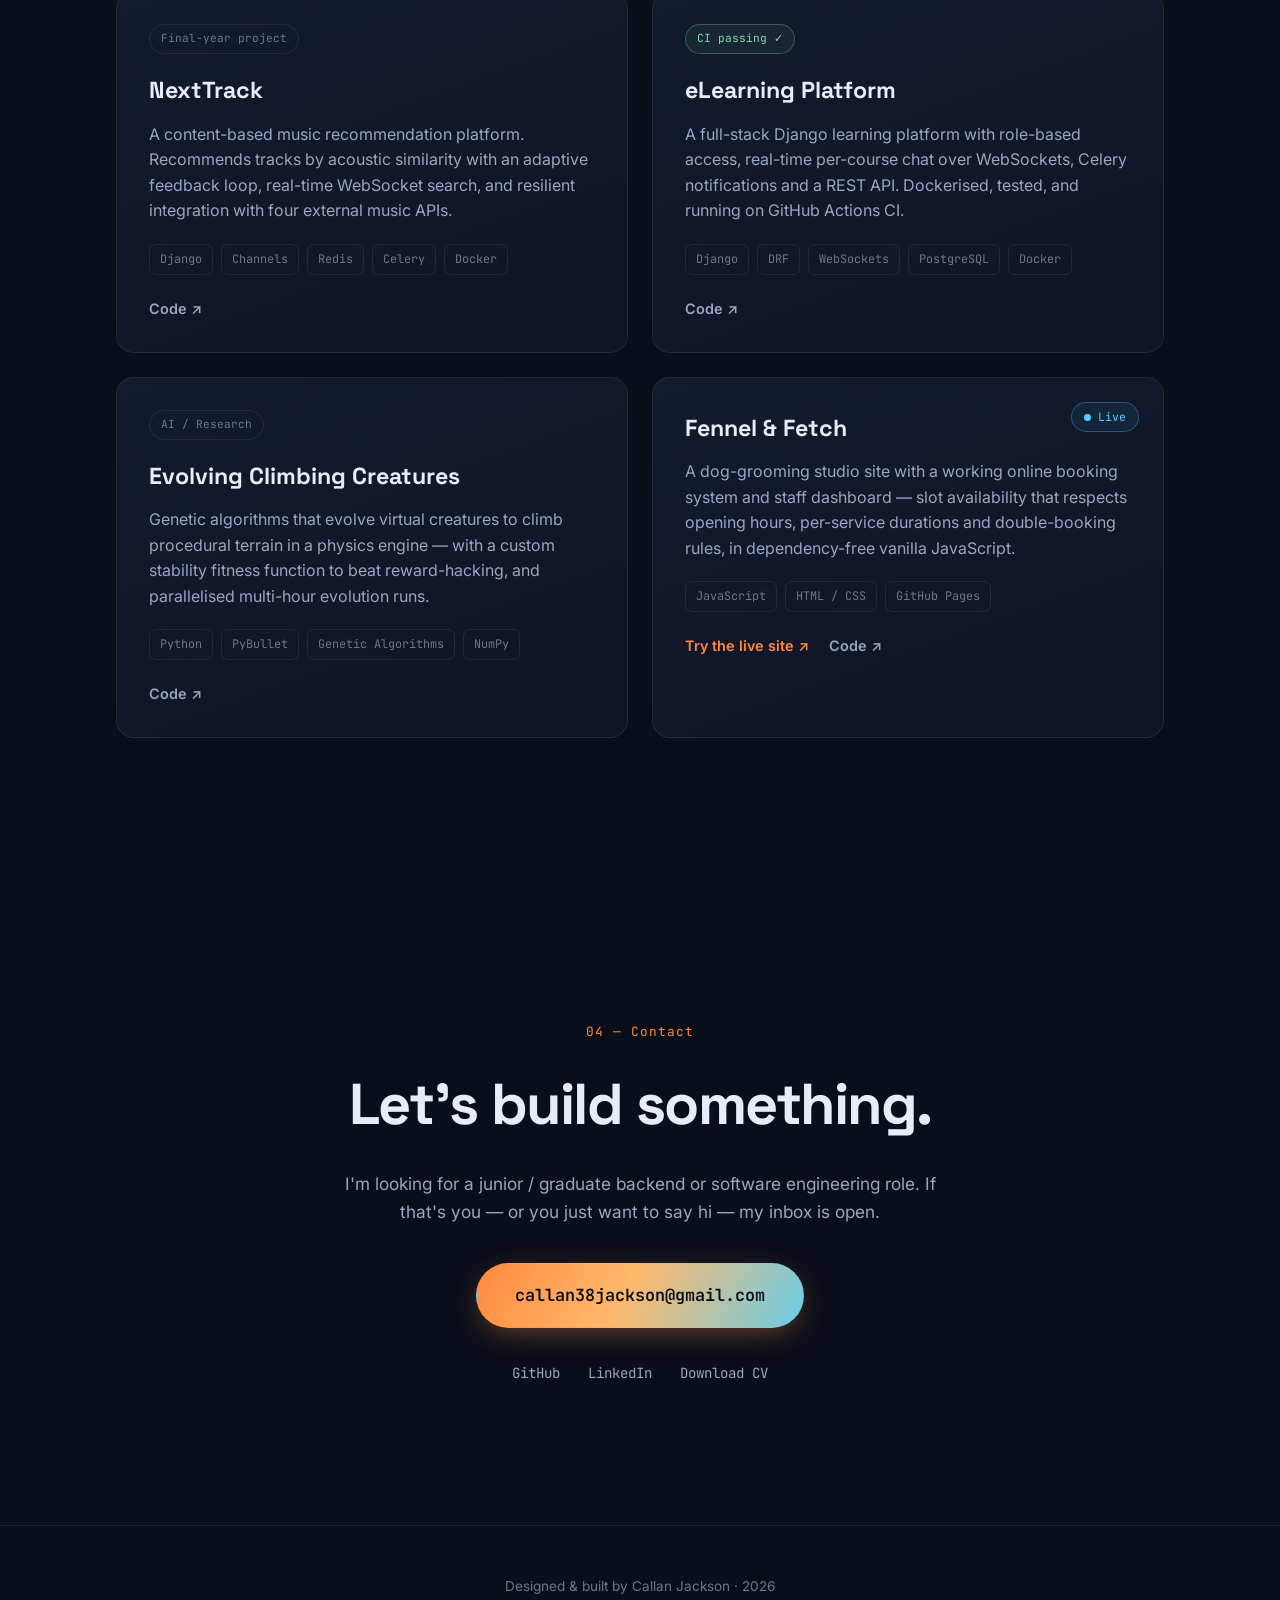
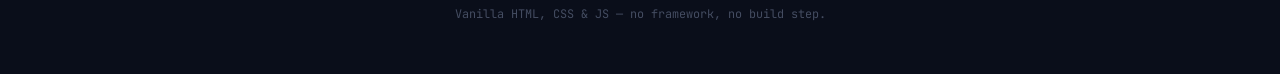
==== commit 98e9dba1: "Feature Fennel & Fetch in selected work; update live-projects stat" ====
--- a/index.html
+++ b/index.html
@@ -49,7 +49,7 @@
     <div class="hero__stats">
       <div class="stat"><span class="stat__num" data-count="4">0</span><span class="stat__label">yrs degree, while working full-time</span></div>
       <div class="stat"><span class="stat__num" data-count="5">0</span><span class="stat__label">production-shaped projects</span></div>
-      <div class="stat"><span class="stat__num" data-count="1">0</span><span class="stat__label">live data dashboard, deployed</span></div>
+      <div class="stat"><span class="stat__num" data-count="2">0</span><span class="stat__label">live projects, deployed &amp; running</span></div>
     </div>
   </div>
 
@@ -193,6 +193,18 @@
       </div>
     </article>
 
+    <!-- Fennel & Fetch -->
+    <article class="project reveal">
+      <div class="project__live"><span class="pulse"></span> Live</div>
+      <h3 class="project__title">Fennel &amp; Fetch</h3>
+      <p class="project__desc">A dog-grooming studio site with a working online booking system and staff dashboard — slot availability that respects opening hours, per-service durations and double-booking rules, in dependency-free vanilla JavaScript.</p>
+      <ul class="project__tags"><li>JavaScript</li><li>HTML / CSS</li><li>GitHub Pages</li></ul>
+      <div class="project__links">
+        <a href="https://callan-jackson.github.io/fennel-and-fetch/" target="_blank" rel="noopener" class="link link--accent">Try the live site ↗</a>
+        <a href="https://github.com/callan-jackson/fennel-and-fetch" target="_blank" rel="noopener" class="link">Code ↗</a>
+      </div>
+    </article>
+
   </div>
 </section>
 
